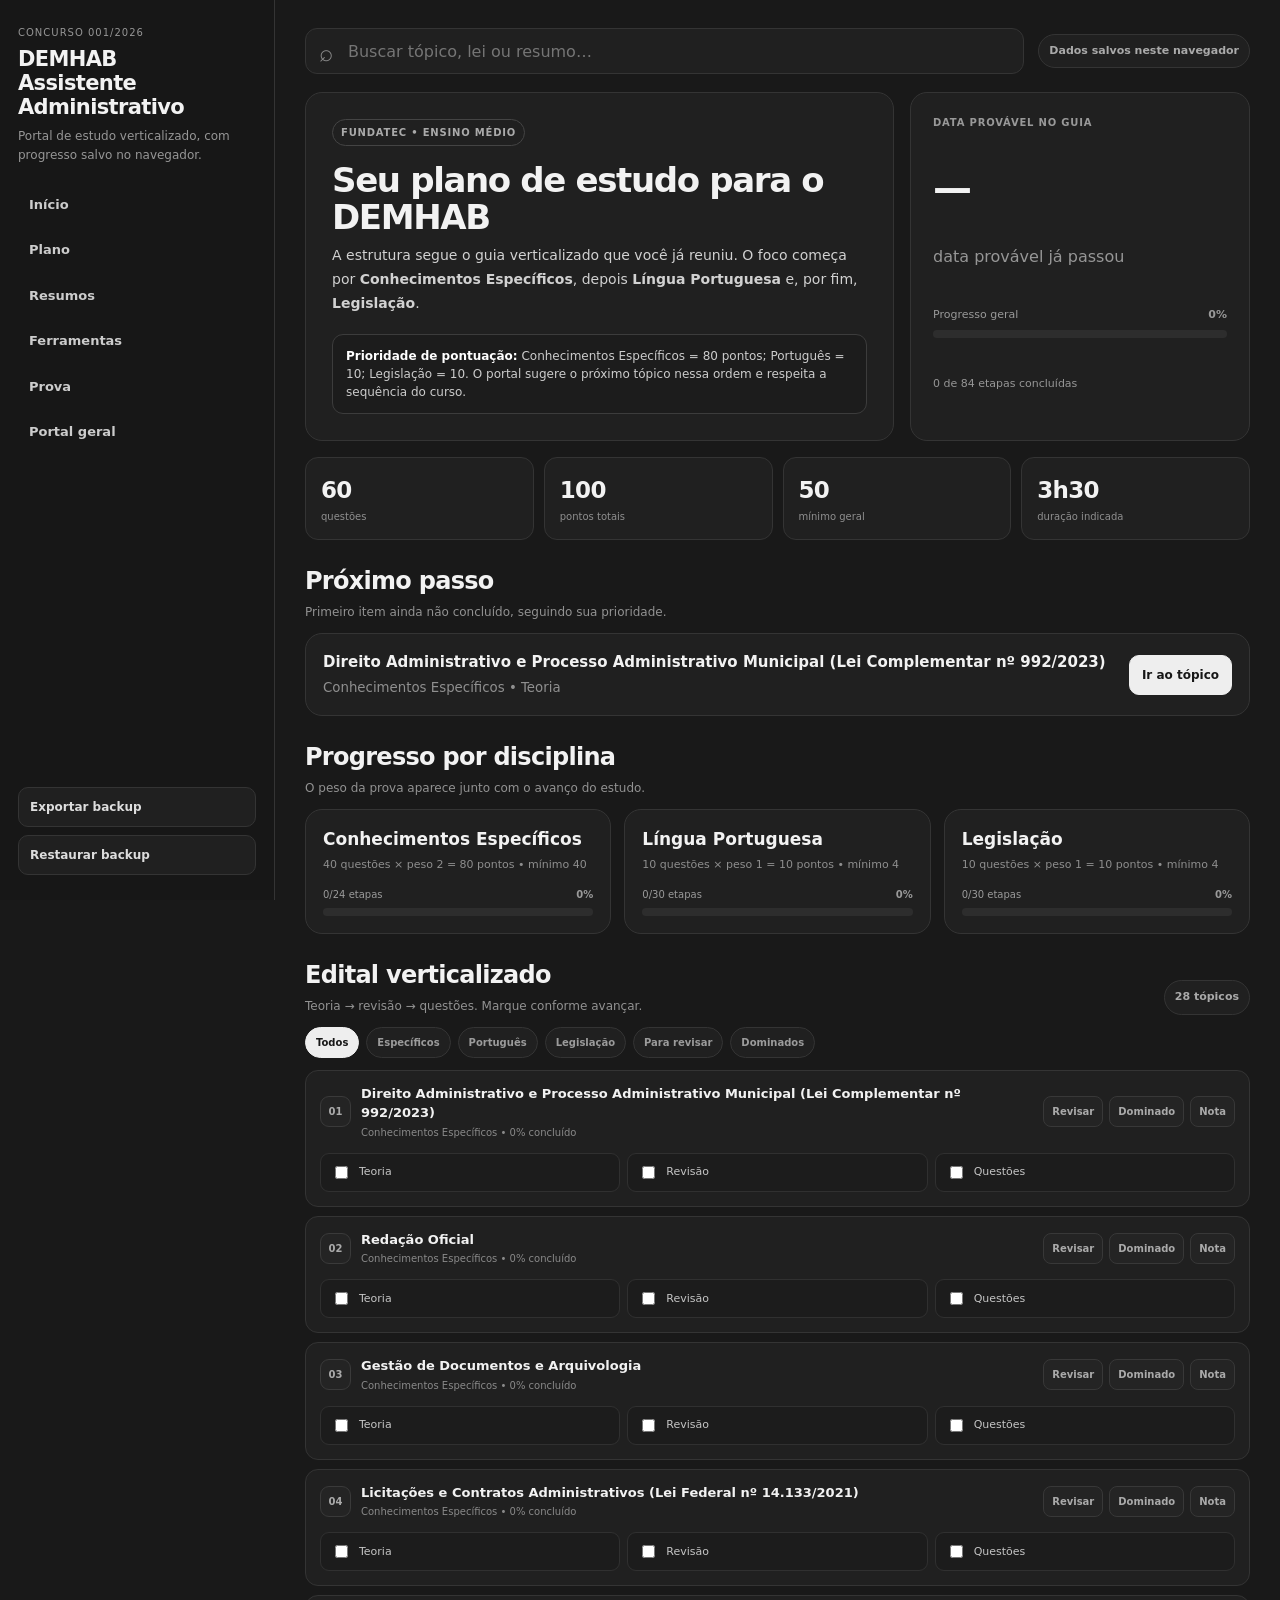
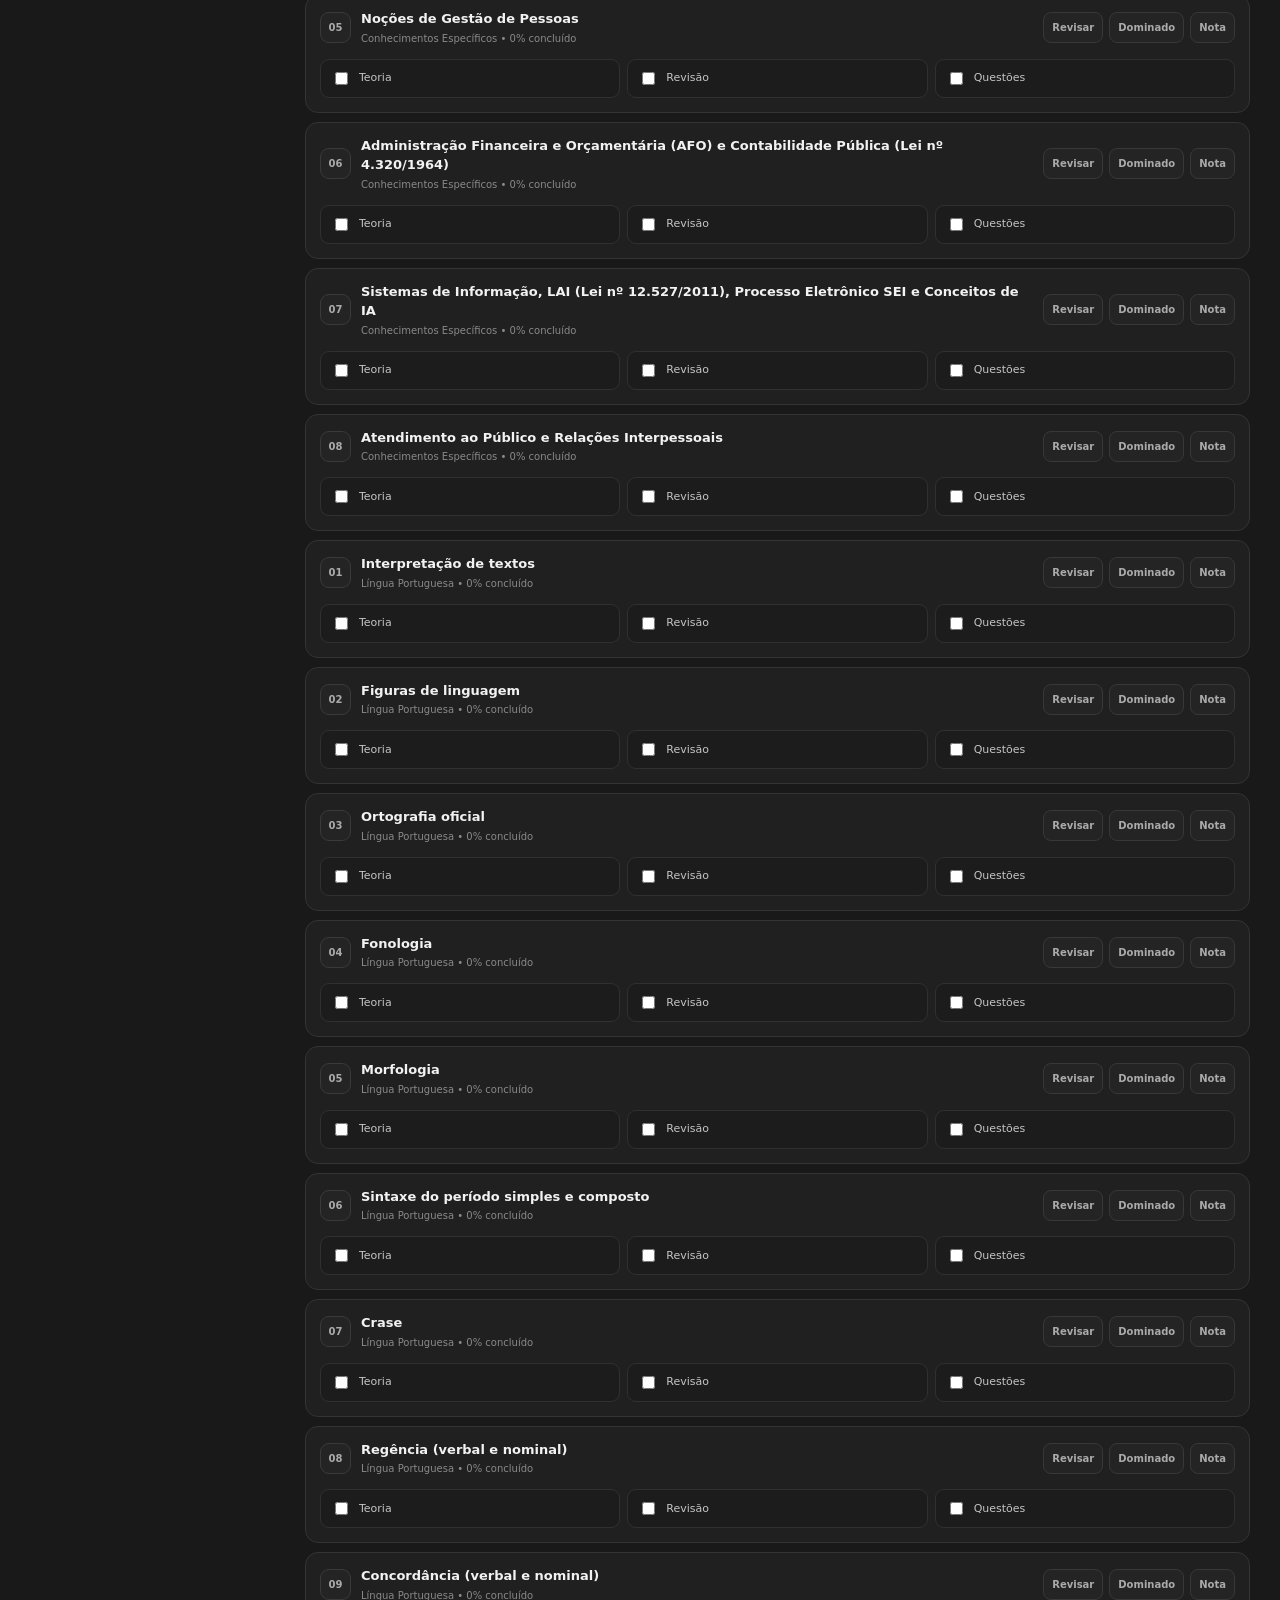
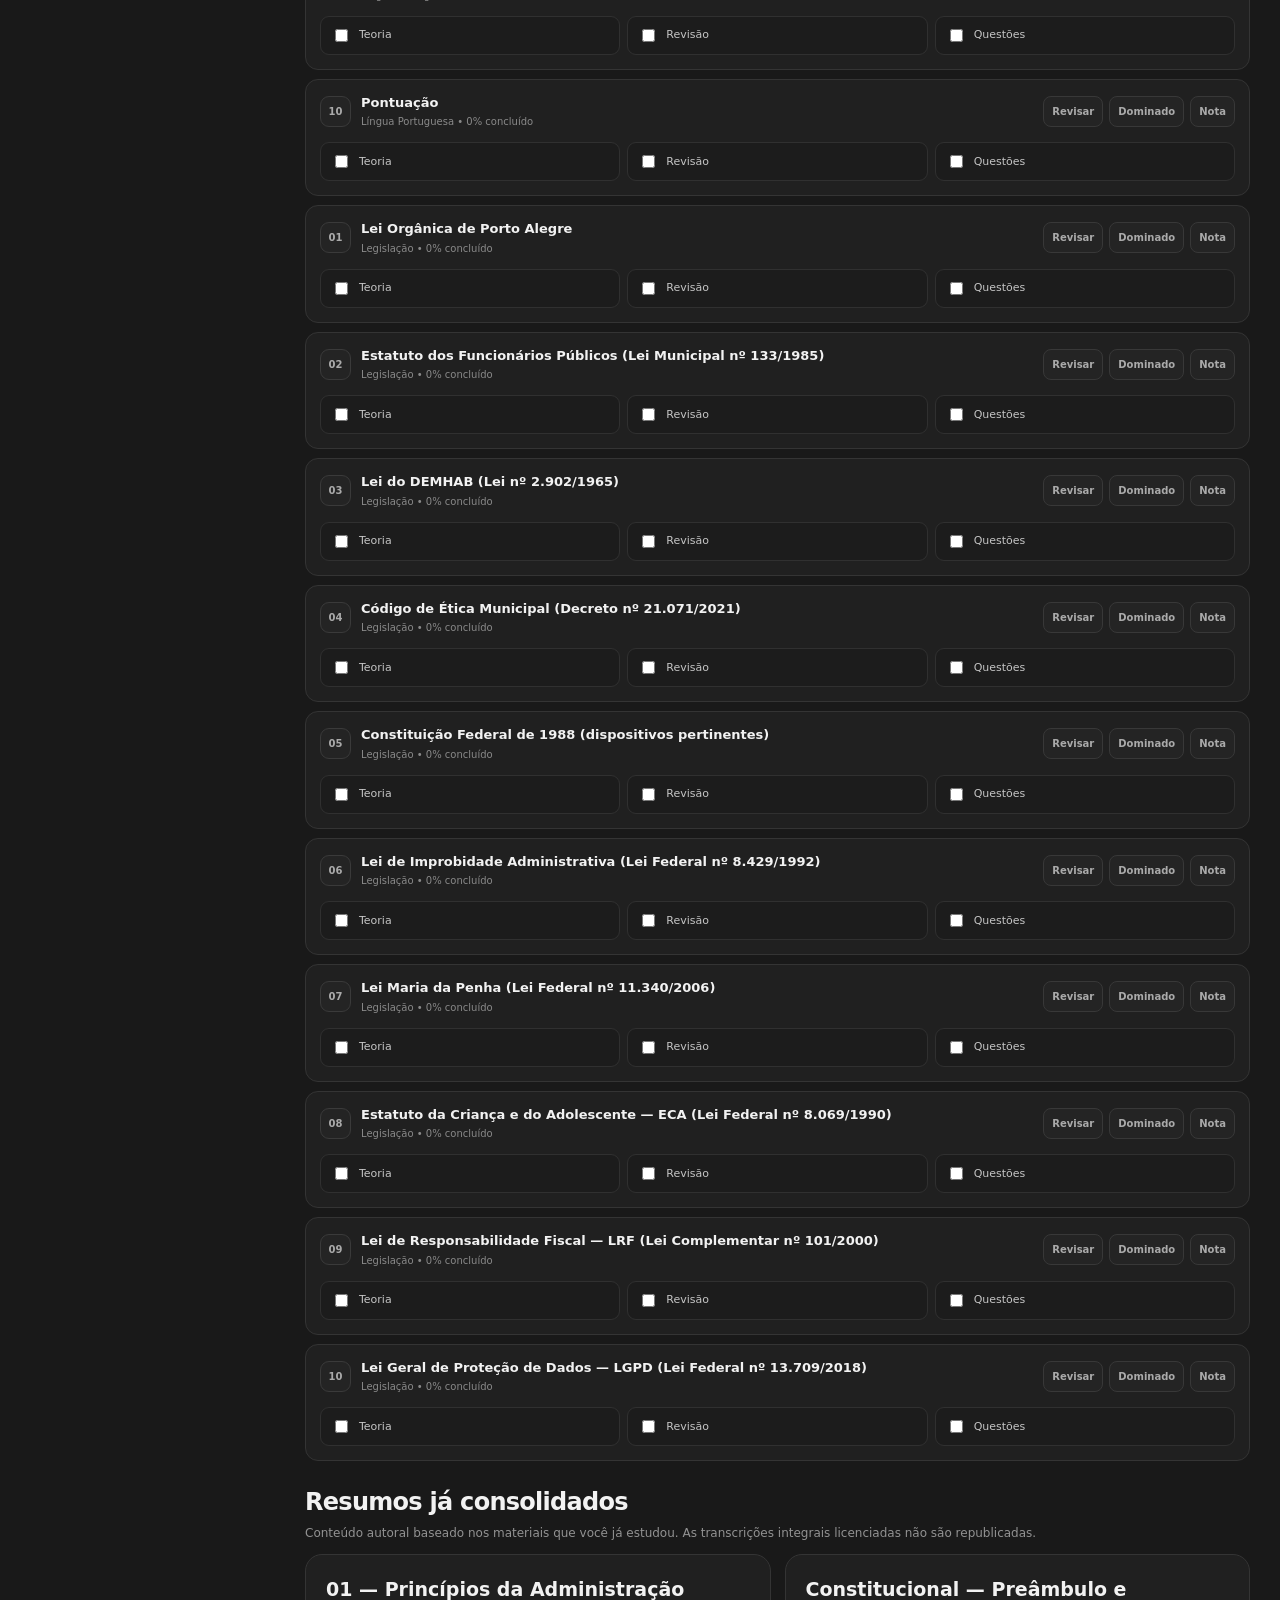
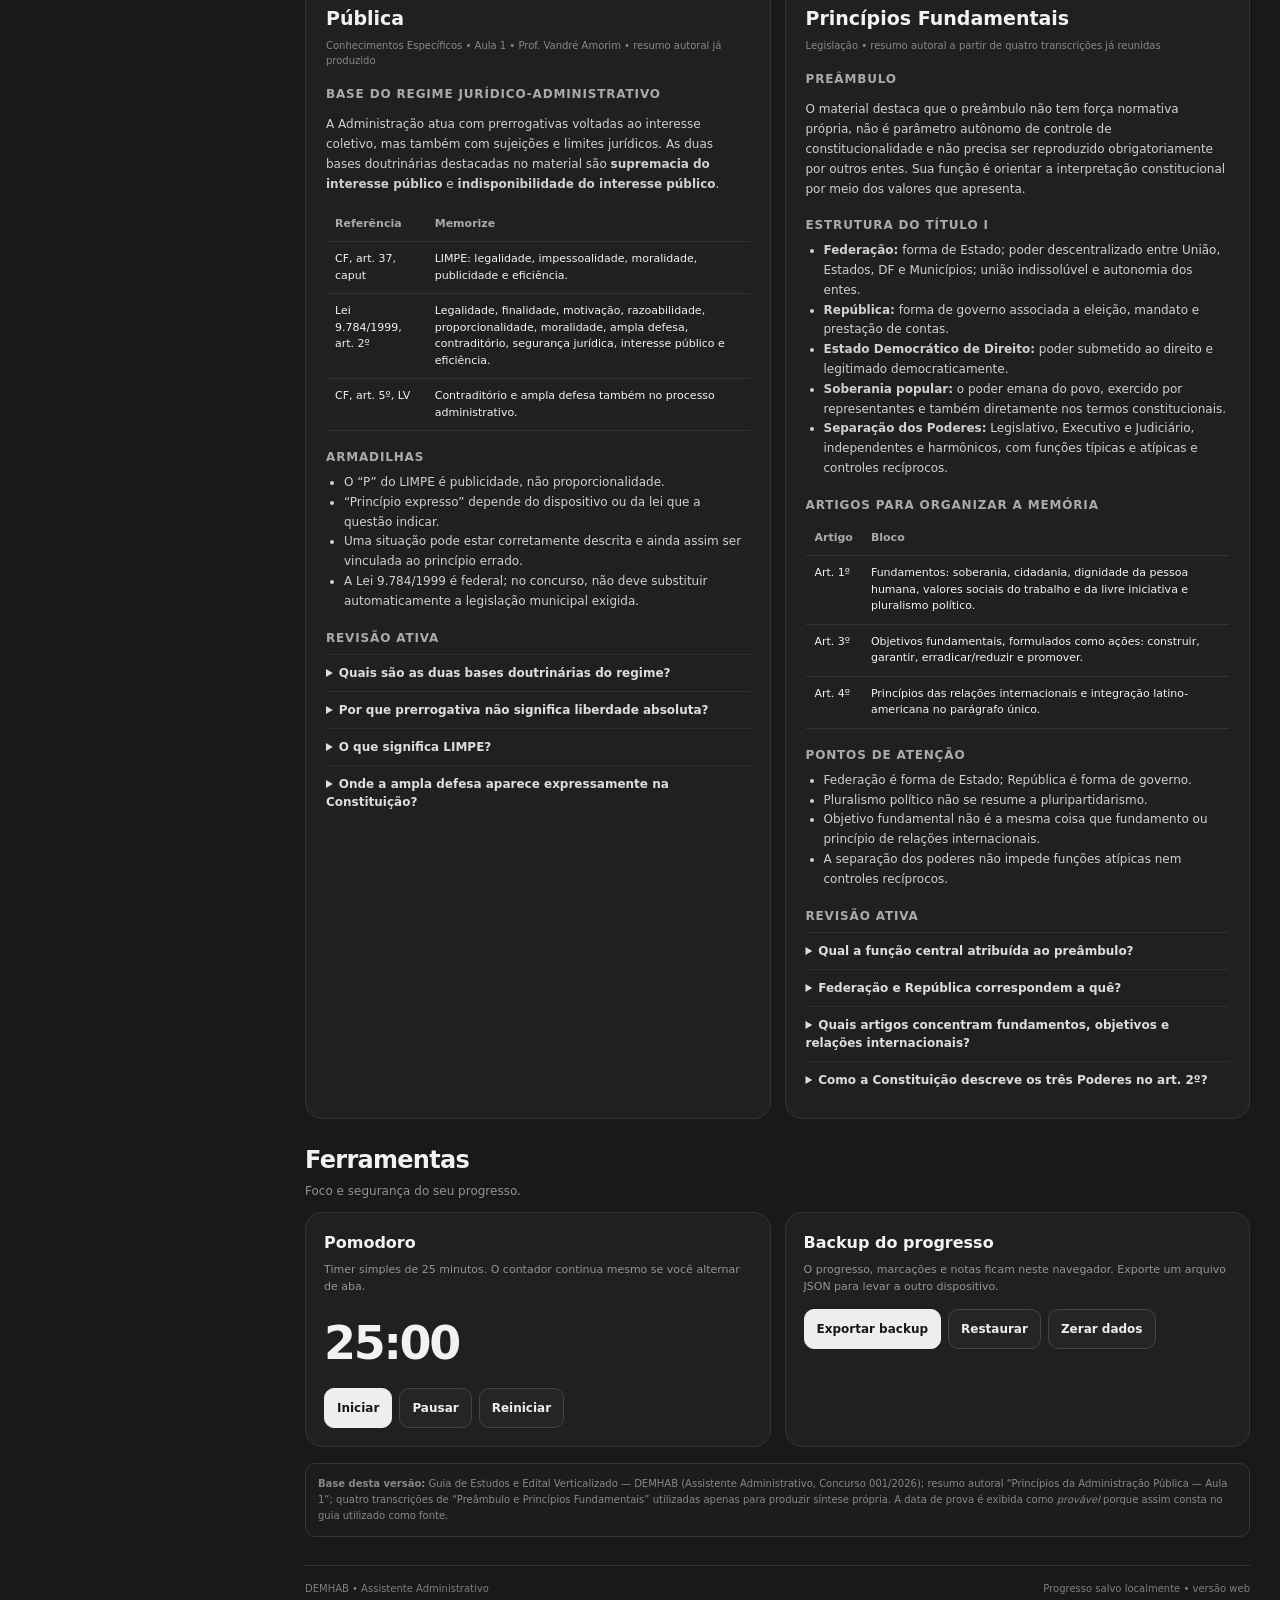
==== demhab/index.html @ 2f855dd9 "Adiciona portal DEMHAB" ====
<!doctype html>
<html lang="pt-BR">
<head>
<meta charset="utf-8">
<meta name="viewport" content="width=device-width,initial-scale=1">
<meta name="theme-color" content="#191919">
<title>DEMHAB — Assistente Administrativo</title>
<style>
:root{--bg:#191919;--side:#171717;--surface:#202020;--surface2:#242424;--line:#343434;--line2:#444;--text:#f2f2f2;--text2:#d1d1d1;--muted:#969696;--soft:#262626;--ok:#d9d9d9;--danger:#d0a4a4}*{box-sizing:border-box}html{scroll-behavior:smooth}body{margin:0;background:var(--bg);color:var(--text);font-family:Inter,ui-sans-serif,system-ui,-apple-system,"Segoe UI",Roboto,Arial,sans-serif;line-height:1.5}a{color:inherit;text-decoration:none}button,input,textarea{font:inherit}.layout{display:grid;grid-template-columns:275px minmax(0,1fr);min-height:100vh}.sidebar{position:sticky;top:0;height:100vh;background:var(--side);border-right:1px solid var(--line);padding:25px 18px;display:flex;flex-direction:column;gap:20px}.brand small{display:block;color:var(--muted);font-size:10px;text-transform:uppercase;letter-spacing:.1em;margin-bottom:7px}.brand h1{font-size:21px;line-height:1.15;margin:0;letter-spacing:-.03em}.brand p{color:var(--muted);font-size:12px;line-height:1.55;margin:8px 0 0}.nav{display:grid;gap:6px}.nav a{padding:10px 11px;border-radius:9px;color:#ccc;font-size:13px;font-weight:700}.nav a:hover{background:#272727;color:#fff}.sidebar-bottom{margin-top:auto;display:grid;gap:8px}.side-btn{border:1px solid var(--line);background:#202020;color:#ddd;border-radius:10px;padding:10px 11px;font-size:12px;font-weight:750;text-align:left;cursor:pointer}.side-btn:hover{background:#262626}.content{padding:28px 30px 50px;min-width:0}.topbar{display:flex;justify-content:space-between;align-items:center;gap:14px;margin-bottom:18px}.search{position:relative;flex:1;max-width:720px}.search input{width:100%;height:46px;background:var(--surface);border:1px solid var(--line);border-radius:12px;color:#fff;padding:0 14px 0 42px;outline:none}.search input:focus{border-color:#555}.search:before{content:'⌕';position:absolute;left:14px;top:7px;color:#888;font-size:24px}.pill{display:inline-flex;align-items:center;padding:8px 10px;border:1px solid var(--line);background:var(--surface);border-radius:999px;color:#aaa;font-size:11px;font-weight:750;white-space:nowrap}.hero{display:grid;grid-template-columns:minmax(0,1fr) 340px;gap:16px;margin-bottom:16px}.panel{background:var(--surface);border:1px solid var(--line);border-radius:17px}.hero-main{padding:26px}.eyebrow{display:inline-flex;padding:5px 8px;border:1px solid var(--line2);border-radius:999px;color:#aaa;font-size:10px;text-transform:uppercase;letter-spacing:.08em;font-weight:800}.hero h2{font-size:34px;line-height:1.08;margin:16px 0 9px;letter-spacing:-.04em}.hero p{color:var(--text2);font-size:14px;line-height:1.7;margin:0}.priority{margin-top:18px;padding:12px 13px;border:1px solid #3c3c3c;background:#1c1c1c;border-radius:11px;font-size:12px;color:#ccc}.priority b{color:#fff}.summary{padding:22px;display:grid;gap:13px}.summary h3{margin:0;color:#999;font-size:10px;text-transform:uppercase;letter-spacing:.08em}.countdown{font-size:39px;line-height:1;font-weight:800;letter-spacing:-.04em}.muted{color:var(--muted)}.bar{height:8px;border-radius:999px;overflow:hidden;background:#2d2d2d}.bar i{display:block;height:100%;width:0;background:#ececec;border-radius:inherit;transition:width .25s}.stats{display:grid;grid-template-columns:repeat(4,1fr);gap:10px;margin-bottom:16px}.stat{padding:15px;border:1px solid var(--line);background:var(--surface);border-radius:13px}.stat b{display:block;font-size:23px;letter-spacing:-.03em}.stat small{display:block;color:#8f8f8f;font-size:10px;margin-top:2px}.section{margin-top:23px;scroll-margin-top:18px}.section-head{display:flex;align-items:flex-end;justify-content:space-between;gap:12px;margin-bottom:12px}.section-head h3{margin:0;font-size:24px;letter-spacing:-.03em}.section-head p{margin:4px 0 0;color:#929292;font-size:12px}.module-grid{display:grid;grid-template-columns:repeat(3,1fr);gap:13px}.module{padding:17px}.module h4{margin:0 0 5px;font-size:17px}.module .meta{color:#8e8e8e;font-size:11px}.module .progress-row{display:flex;justify-content:space-between;color:#9a9a9a;font-size:10px;margin:13px 0 6px}.next-card{display:grid;grid-template-columns:minmax(0,1fr) auto;gap:12px;align-items:center;padding:17px}.next-card strong{display:block;font-size:15px}.next-card small{display:block;color:#8f8f8f;margin-top:4px}.btn{display:inline-flex;align-items:center;justify-content:center;padding:10px 12px;border:1px solid var(--line2);background:#252525;color:#eee;border-radius:10px;font-size:12px;font-weight:800;cursor:pointer}.btn:hover{background:#2d2d2d}.btn.primary{background:#eee;color:#171717;border-color:#eee}.filters{display:flex;gap:7px;flex-wrap:wrap;margin-bottom:12px}.chip{border:1px solid var(--line);background:var(--surface);color:#9b9b9b;border-radius:999px;padding:7px 10px;font-size:10px;font-weight:800;cursor:pointer}.chip.active{background:#eee;color:#171717;border-color:#eee}.topic-list{display:grid;gap:9px}.topic{border:1px solid var(--line);background:var(--surface);border-radius:13px;overflow:hidden}.topic-head{display:grid;grid-template-columns:auto minmax(0,1fr) auto;gap:10px;align-items:center;padding:13px 14px}.topic-num{width:31px;height:31px;border:1px solid #3a3a3a;background:#242424;border-radius:9px;display:grid;place-items:center;font-size:10px;font-weight:800;color:#aaa}.topic-title{min-width:0}.topic-title strong{display:block;font-size:13px}.topic-title small{display:block;color:#898989;font-size:10px;margin-top:2px}.topic-actions{display:flex;gap:6px;align-items:center}.icon-btn{border:1px solid #383838;background:#242424;color:#aaa;border-radius:8px;padding:7px 8px;font-size:10px;font-weight:800;cursor:pointer}.icon-btn.active{background:#eee;color:#161616;border-color:#eee}.topic-body{padding:0 14px 14px;display:grid;grid-template-columns:repeat(3,minmax(0,1fr));gap:7px}.check{display:flex;align-items:center;gap:8px;padding:9px 10px;border:1px solid #303030;background:#1c1c1c;border-radius:9px;color:#c5c5c5;font-size:11px;cursor:pointer}.check input{accent-color:#eee}.notes{grid-column:1/-1;display:none;margin-top:2px}.notes.open{display:block}.notes textarea{width:100%;min-height:82px;resize:vertical;background:#1a1a1a;color:#ddd;border:1px solid #373737;border-radius:9px;padding:10px;outline:none;font-size:12px}.notes textarea:focus{border-color:#555}.summary-grid{display:grid;grid-template-columns:1fr 1fr;gap:14px}.study-card{padding:20px}.study-card h4{font-size:19px;margin:0 0 6px}.study-card .source{color:#888;font-size:10px;margin-bottom:15px}.study-card h5{font-size:12px;text-transform:uppercase;letter-spacing:.07em;color:#aaa;margin:17px 0 7px}.study-card p,.study-card li{font-size:12px;color:#d0d0d0;line-height:1.65}.study-card ul{padding-left:18px;margin:7px 0}.mini-table{width:100%;border-collapse:collapse;font-size:11px}.mini-table th,.mini-table td{padding:9px;border-bottom:1px solid #333;text-align:left;vertical-align:top}.mini-table th{color:#aaa}.quiz details{border-top:1px solid #303030;padding:9px 0}.quiz summary{cursor:pointer;font-size:12px;font-weight:750;color:#ddd}.quiz p{margin:7px 0 0;color:#aaa}.tools-grid{display:grid;grid-template-columns:1fr 1fr;gap:14px}.tool-card{padding:18px}.tool-card h4{margin:0 0 6px}.tool-card p{margin:0;color:#949494;font-size:11px;line-height:1.55}.timer{font-size:46px;font-weight:800;letter-spacing:-.05em;margin:14px 0 10px;font-variant-numeric:tabular-nums}.timer-actions{display:flex;gap:7px;flex-wrap:wrap}.backup-actions{display:flex;gap:7px;flex-wrap:wrap;margin-top:14px}.source-note{margin-top:16px;padding:12px;border:1px solid #343434;border-radius:10px;background:#1c1c1c;color:#888;font-size:10px;line-height:1.6}.footer{margin-top:28px;padding-top:15px;border-top:1px solid var(--line);display:flex;justify-content:space-between;gap:12px;flex-wrap:wrap;color:#7f7f7f;font-size:10px}.hidden{display:none!important}.toast{position:fixed;left:50%;bottom:23px;transform:translateX(-50%);padding:10px 13px;background:#eee;color:#161616;border-radius:9px;font-size:12px;font-weight:800;opacity:0;pointer-events:none;transition:.2s;z-index:100}.toast.show{opacity:1}@media(max-width:1100px){.hero{grid-template-columns:1fr}.stats{grid-template-columns:repeat(2,1fr)}.module-grid{grid-template-columns:1fr}.summary-grid,.tools-grid{grid-template-columns:1fr}}@media(max-width:820px){.layout{grid-template-columns:1fr}.sidebar{position:static;height:auto;border-right:none;border-bottom:1px solid var(--line)}.nav{grid-template-columns:repeat(3,1fr)}.sidebar-bottom{margin-top:0;grid-template-columns:1fr 1fr}.content{padding:20px}.topbar{align-items:stretch;flex-direction:column}.search{max-width:none}.topic-body{grid-template-columns:1fr}.notes{grid-column:auto}}@media(max-width:560px){.nav{grid-template-columns:1fr 1fr}.stats{grid-template-columns:1fr 1fr}.hero h2{font-size:29px}.topic-head{grid-template-columns:auto 1fr}.topic-actions{grid-column:1/-1}.next-card{grid-template-columns:1fr}.content{padding:16px}.sidebar{padding:16px}}
</style>
</head>
<body>
<div class="layout">
<aside class="sidebar">
  <div class="brand"><small>Concurso 001/2026</small><h1>DEMHAB<br>Assistente Administrativo</h1><p>Portal de estudo verticalizado, com progresso salvo no navegador.</p></div>
  <nav class="nav">
    <a href="#inicio">Início</a><a href="#plano">Plano</a><a href="#resumos">Resumos</a><a href="#ferramentas">Ferramentas</a><a href="#prova">Prova</a><a href="../">Portal geral</a>
  </nav>
  <div class="sidebar-bottom">
    <button class="side-btn" id="exportBtn">Exportar backup</button>
    <button class="side-btn" id="importBtn">Restaurar backup</button>
    <input id="importFile" type="file" accept="application/json" hidden>
  </div>
</aside>
<main class="content">
  <div class="topbar"><div class="search"><input id="search" placeholder="Buscar tópico, lei ou resumo…"></div><span class="pill" id="storagePill">Dados salvos neste navegador</span></div>

  <section id="inicio" class="hero">
    <div class="panel hero-main">
      <span class="eyebrow">FUNDATEC • Ensino Médio</span>
      <h2>Seu plano de estudo para o DEMHAB</h2>
      <p>A estrutura segue o guia verticalizado que você já reuniu. O foco começa por <strong>Conhecimentos Específicos</strong>, depois <strong>Língua Portuguesa</strong> e, por fim, <strong>Legislação</strong>.</p>
      <div class="priority"><b>Prioridade de pontuação:</b> Conhecimentos Específicos = 80 pontos; Português = 10; Legislação = 10. O portal sugere o próximo tópico nessa ordem e respeita a sequência do curso.</div>
    </div>
    <div class="panel summary">
      <h3>Data provável no guia</h3><div class="countdown" id="countdown">—</div><div class="muted" id="countdownLabel">até 18/10/2026</div>
      <div><div style="display:flex;justify-content:space-between;font-size:11px;color:#999;margin-bottom:6px"><span>Progresso geral</span><b id="overallText">0%</b></div><div class="bar"><i id="overallBar"></i></div></div>
      <div class="muted" style="font-size:11px" id="completedText">0 de 84 etapas concluídas</div>
    </div>
  </section>

  <div class="stats" id="prova">
    <div class="stat"><b>60</b><small>questões</small></div><div class="stat"><b>100</b><small>pontos totais</small></div><div class="stat"><b>50</b><small>mínimo geral</small></div><div class="stat"><b>3h30</b><small>duração indicada</small></div>
  </div>

  <section class="section"><div class="section-head"><div><h3>Próximo passo</h3><p>Primeiro item ainda não concluído, seguindo sua prioridade.</p></div></div><div class="panel next-card"><div><strong id="nextTitle">Carregando…</strong><small id="nextMeta"></small></div><a class="btn primary" id="nextLink" href="#plano">Ir ao tópico</a></div></section>

  <section class="section"><div class="section-head"><div><h3>Progresso por disciplina</h3><p>O peso da prova aparece junto com o avanço do estudo.</p></div></div><div class="module-grid" id="moduleGrid"></div></section>

  <section class="section" id="plano">
    <div class="section-head"><div><h3>Edital verticalizado</h3><p>Teoria → revisão → questões. Marque conforme avançar.</p></div><span class="pill" id="visibleCount"></span></div>
    <div class="filters"><button class="chip active" data-filter="all">Todos</button><button class="chip" data-filter="especificos">Específicos</button><button class="chip" data-filter="portugues">Português</button><button class="chip" data-filter="legislacao">Legislação</button><button class="chip" data-filter="review">Para revisar</button><button class="chip" data-filter="mastered">Dominados</button></div>
    <div class="topic-list" id="topicList"></div>
  </section>

  <section class="section" id="resumos"><div class="section-head"><div><h3>Resumos já consolidados</h3><p>Conteúdo autoral baseado nos materiais que você já estudou. As transcrições integrais licenciadas não são republicadas.</p></div></div>
    <div class="summary-grid">
      <article class="panel study-card" data-searchable="princípios administração pública regime jurídico limpe supremacia indisponibilidade lei 9784 art 37 ampla defesa">
        <h4>01 — Princípios da Administração Pública</h4><div class="source">Conhecimentos Específicos • Aula 1 • Prof. Vandré Amorim • resumo autoral já produzido</div>
        <h5>Base do regime jurídico-administrativo</h5><p>A Administração atua com prerrogativas voltadas ao interesse coletivo, mas também com sujeições e limites jurídicos. As duas bases doutrinárias destacadas no material são <strong>supremacia do interesse público</strong> e <strong>indisponibilidade do interesse público</strong>.</p>
        <table class="mini-table"><tr><th>Referência</th><th>Memorize</th></tr><tr><td>CF, art. 37, caput</td><td>LIMPE: legalidade, impessoalidade, moralidade, publicidade e eficiência.</td></tr><tr><td>Lei 9.784/1999, art. 2º</td><td>Legalidade, finalidade, motivação, razoabilidade, proporcionalidade, moralidade, ampla defesa, contraditório, segurança jurídica, interesse público e eficiência.</td></tr><tr><td>CF, art. 5º, LV</td><td>Contraditório e ampla defesa também no processo administrativo.</td></tr></table>
        <h5>Armadilhas</h5><ul><li>O “P” do LIMPE é publicidade, não proporcionalidade.</li><li>“Princípio expresso” depende do dispositivo ou da lei que a questão indicar.</li><li>Uma situação pode estar corretamente descrita e ainda assim ser vinculada ao princípio errado.</li><li>A Lei 9.784/1999 é federal; no concurso, não deve substituir automaticamente a legislação municipal exigida.</li></ul>
        <div class="quiz"><h5>Revisão ativa</h5><details><summary>Quais são as duas bases doutrinárias do regime?</summary><p>Supremacia e indisponibilidade do interesse público.</p></details><details><summary>Por que prerrogativa não significa liberdade absoluta?</summary><p>Porque a atuação administrativa continua submetida a finalidade pública, deveres e limites jurídicos.</p></details><details><summary>O que significa LIMPE?</summary><p>Legalidade, impessoalidade, moralidade, publicidade e eficiência.</p></details><details><summary>Onde a ampla defesa aparece expressamente na Constituição?</summary><p>No art. 5º, LV.</p></details></div>
      </article>

      <article class="panel study-card" data-searchable="constituição preâmbulo princípios fundamentais federação república democracia separação poderes fundamentos objetivos relações internacionais artigos 1 2 3 4">
        <h4>Constitucional — Preâmbulo e Princípios Fundamentais</h4><div class="source">Legislação • resumo autoral a partir de quatro transcrições já reunidas</div>
        <h5>Preâmbulo</h5><p>O material destaca que o preâmbulo não tem força normativa própria, não é parâmetro autônomo de controle de constitucionalidade e não precisa ser reproduzido obrigatoriamente por outros entes. Sua função é orientar a interpretação constitucional por meio dos valores que apresenta.</p>
        <h5>Estrutura do Título I</h5><ul><li><strong>Federação:</strong> forma de Estado; poder descentralizado entre União, Estados, DF e Municípios; união indissolúvel e autonomia dos entes.</li><li><strong>República:</strong> forma de governo associada a eleição, mandato e prestação de contas.</li><li><strong>Estado Democrático de Direito:</strong> poder submetido ao direito e legitimado democraticamente.</li><li><strong>Soberania popular:</strong> o poder emana do povo, exercido por representantes e também diretamente nos termos constitucionais.</li><li><strong>Separação dos Poderes:</strong> Legislativo, Executivo e Judiciário, independentes e harmônicos, com funções típicas e atípicas e controles recíprocos.</li></ul>
        <h5>Artigos para organizar a memória</h5><table class="mini-table"><tr><th>Artigo</th><th>Bloco</th></tr><tr><td>Art. 1º</td><td>Fundamentos: soberania, cidadania, dignidade da pessoa humana, valores sociais do trabalho e da livre iniciativa e pluralismo político.</td></tr><tr><td>Art. 3º</td><td>Objetivos fundamentais, formulados como ações: construir, garantir, erradicar/reduzir e promover.</td></tr><tr><td>Art. 4º</td><td>Princípios das relações internacionais e integração latino-americana no parágrafo único.</td></tr></table>
        <h5>Pontos de atenção</h5><ul><li>Federação é forma de Estado; República é forma de governo.</li><li>Pluralismo político não se resume a pluripartidarismo.</li><li>Objetivo fundamental não é a mesma coisa que fundamento ou princípio de relações internacionais.</li><li>A separação dos poderes não impede funções atípicas nem controles recíprocos.</li></ul>
        <div class="quiz"><h5>Revisão ativa</h5><details><summary>Qual a função central atribuída ao preâmbulo?</summary><p>Servir como vetor interpretativo/axiológico, sem força normativa autônoma.</p></details><details><summary>Federação e República correspondem a quê?</summary><p>Federação = forma de Estado; República = forma de governo.</p></details><details><summary>Quais artigos concentram fundamentos, objetivos e relações internacionais?</summary><p>Art. 1º, art. 3º e art. 4º, respectivamente.</p></details><details><summary>Como a Constituição descreve os três Poderes no art. 2º?</summary><p>Independentes e harmônicos entre si.</p></details></div>
      </article>
    </div>
  </section>

  <section class="section" id="ferramentas"><div class="section-head"><div><h3>Ferramentas</h3><p>Foco e segurança do seu progresso.</p></div></div><div class="tools-grid">
    <div class="panel tool-card"><h4>Pomodoro</h4><p>Timer simples de 25 minutos. O contador continua mesmo se você alternar de aba.</p><div class="timer" id="timer">25:00</div><div class="timer-actions"><button class="btn primary" id="timerStart">Iniciar</button><button class="btn" id="timerPause">Pausar</button><button class="btn" id="timerReset">Reiniciar</button></div></div>
    <div class="panel tool-card"><h4>Backup do progresso</h4><p>O progresso, marcações e notas ficam neste navegador. Exporte um arquivo JSON para levar a outro dispositivo.</p><div class="backup-actions"><button class="btn primary" id="exportBtn2">Exportar backup</button><button class="btn" id="importBtn2">Restaurar</button><button class="btn" id="resetBtn">Zerar dados</button></div></div>
  </div></section>

  <div class="source-note"><strong>Base desta versão:</strong> Guia de Estudos e Edital Verticalizado — DEMHAB (Assistente Administrativo, Concurso 001/2026); resumo autoral “Princípios da Administração Pública — Aula 1”; quatro transcrições de “Preâmbulo e Princípios Fundamentais” utilizadas apenas para produzir síntese própria. A data de prova é exibida como <em>provável</em> porque assim consta no guia utilizado como fonte.</div>
  <footer class="footer"><span>DEMHAB • Assistente Administrativo</span><span>Progresso salvo localmente • versão web</span></footer>
</main>
</div>
<div class="toast" id="toast"></div>
<script>
const modules = [{"id": "especificos", "name": "Conhecimentos Específicos", "questions": 40, "weight": 2, "points": 80, "minimum": 40, "priority": 1, "topics": ["Direito Administrativo e Processo Administrativo Municipal (Lei Complementar nº 992/2023)", "Redação Oficial", "Gestão de Documentos e Arquivologia", "Licitações e Contratos Administrativos (Lei Federal nº 14.133/2021)", "Noções de Gestão de Pessoas", "Administração Financeira e Orçamentária (AFO) e Contabilidade Pública (Lei nº 4.320/1964)", "Sistemas de Informação, LAI (Lei nº 12.527/2011), Processo Eletrônico SEI e Conceitos de IA", "Atendimento ao Público e Relações Interpessoais"]}, {"id": "portugues", "name": "Língua Portuguesa", "questions": 10, "weight": 1, "points": 10, "minimum": 4, "priority": 2, "topics": ["Interpretação de textos", "Figuras de linguagem", "Ortografia oficial", "Fonologia", "Morfologia", "Sintaxe do período simples e composto", "Crase", "Regência (verbal e nominal)", "Concordância (verbal e nominal)", "Pontuação"]}, {"id": "legislacao", "name": "Legislação", "questions": 10, "weight": 1, "points": 10, "minimum": 4, "priority": 3, "topics": ["Lei Orgânica de Porto Alegre", "Estatuto dos Funcionários Públicos (Lei Municipal nº 133/1985)", "Lei do DEMHAB (Lei nº 2.902/1965)", "Código de Ética Municipal (Decreto nº 21.071/2021)", "Constituição Federal de 1988 (dispositivos pertinentes)", "Lei de Improbidade Administrativa (Lei Federal nº 8.429/1992)", "Lei Maria da Penha (Lei Federal nº 11.340/2006)", "Estatuto da Criança e do Adolescente — ECA (Lei Federal nº 8.069/1990)", "Lei de Responsabilidade Fiscal — LRF (Lei Complementar nº 101/2000)", "Lei Geral de Proteção de Dados — LGPD (Lei Federal nº 13.709/2018)"]}];
const KEY='demhab:study:v1', TIMER_KEY='demhab:timer:v1';
const $=s=>document.querySelector(s), $$=s=>[...document.querySelectorAll(s)];
let state=loadState(), currentFilter='all';
function loadState(){try{return JSON.parse(localStorage.getItem(KEY))||{checks:{},review:{},mastered:{},notes:{}}}catch(e){return{checks:{},review:{},mastered:{},notes:{}}}}
function saveState(){localStorage.setItem(KEY,JSON.stringify(state));renderAll()}
function esc(s){return String(s??'').replace(/[&<>"']/g,m=>({'&':'&amp;','<':'&lt;','>':'&gt;','"':'&quot;',"'":'&#39;'}[m]))}
function key(mod,idx,step){return `${mod}:${idx}:${step}`}
function topicProgress(mod,idx){const steps=['teoria','revisao','questoes'];let n=steps.filter(s=>state.checks[key(mod,idx,s)]).length;return {n,total:3,pct:Math.round(n/3*100)}}
function moduleProgress(m){let done=0,total=m.topics.length*3;m.topics.forEach((_,i)=>done+=topicProgress(m.id,i).n);return{done,total,pct:total?Math.round(done/total*100):0}}
function allProgress(){let done=0,total=0;modules.forEach(m=>{const p=moduleProgress(m);done+=p.done;total+=p.total});return{done,total,pct:Math.round(done/total*100)}}
function toast(msg){const t=$('#toast');t.textContent=msg;t.classList.add('show');clearTimeout(window._tt);window._tt=setTimeout(()=>t.classList.remove('show'),1800)}
function renderCountdown(){const target=new Date('2026-10-18T00:00:00-03:00');const now=new Date();const d=Math.ceil((target-now)/(86400000));$('#countdown').textContent=d>0?d:d===0?'Hoje':'—';$('#countdownLabel').textContent=d>1?'dias até 18/10/2026':d===1?'dia até 18/10/2026':d===0?'data provável da prova':'data provável já passou'}
function renderModules(){const grid=$('#moduleGrid');grid.innerHTML=modules.map(m=>{const p=moduleProgress(m);return `<div class="panel module"><h4>${esc(m.name)}</h4><div class="meta">${m.questions} questões × peso ${m.weight} = ${m.points} pontos • mínimo ${m.minimum}</div><div class="progress-row"><span>${p.done}/${p.total} etapas</span><b>${p.pct}%</b></div><div class="bar"><i style="width:${p.pct}%"></i></div></div>`}).join('')}
function nextIncomplete(){for(const m of [...modules].sort((a,b)=>a.priority-b.priority)){for(let i=0;i<m.topics.length;i++){for(const step of ['teoria','revisao','questoes']){if(!state.checks[key(m.id,i,step)])return{m,i,step}}}}return null}
function renderNext(){const n=nextIncomplete();if(!n){$('#nextTitle').textContent='Plano verticalizado concluído';$('#nextMeta').textContent='Todas as etapas foram marcadas.';return}const labels={teoria:'Teoria',revisao:'Revisão',questoes:'Questões'};$('#nextTitle').textContent=n.m.topics[n.i];$('#nextMeta').textContent=`${n.m.name} • ${labels[n.step]}`;$('#nextLink').href=`#topic-${n.m.id}-${n.i}`}
function renderTopics(){const q=$('#search').value.trim().toLowerCase();let visible=0, html='';for(const m of [...modules].sort((a,b)=>a.priority-b.priority)){for(let i=0;i<m.topics.length;i++){const title=m.topics[i], p=topicProgress(m.id,i);const review=!!state.review[key(m.id,i,'flag')], mastered=!!state.mastered[key(m.id,i,'flag')];const matches=!q||(title+' '+m.name).toLowerCase().includes(q);const filter=currentFilter==='all'||currentFilter===m.id||(currentFilter==='review'&&review)||(currentFilter==='mastered'&&mastered);if(!matches||!filter)continue;visible++;const noteKey=key(m.id,i,'note');html+=`<article class="topic" id="topic-${m.id}-${i}"><div class="topic-head"><div class="topic-num">${String(i+1).padStart(2,'0')}</div><div class="topic-title"><strong>${esc(title)}</strong><small>${esc(m.name)} • ${p.pct}% concluído</small></div><div class="topic-actions"><button class="icon-btn ${review?'active':''}" data-review="${m.id}|${i}">Revisar</button><button class="icon-btn ${mastered?'active':''}" data-mastered="${m.id}|${i}">Dominado</button><button class="icon-btn" data-note-toggle="${m.id}|${i}">Nota</button></div></div><div class="topic-body">${['teoria','revisao','questoes'].map(s=>`<label class="check"><input type="checkbox" data-check="${m.id}|${i}|${s}" ${state.checks[key(m.id,i,s)]?'checked':''}><span>${s==='teoria'?'Teoria':s==='revisao'?'Revisão':'Questões'}</span></label>`).join('')}<div class="notes" id="note-${m.id}-${i}"><textarea data-note="${m.id}|${i}" placeholder="Anote erros, artigos, dúvidas ou pontos para revisar…">${esc(state.notes[noteKey]||'')}</textarea></div></div></article>`}}
$('#topicList').innerHTML=html||'<div class="panel" style="padding:20px;color:#888">Nenhum tópico encontrado.</div>';$('#visibleCount').textContent=`${visible} tópicos`}
function renderSummary(){const a=allProgress();$('#overallText').textContent=a.pct+'%';$('#overallBar').style.width=a.pct+'%';$('#completedText').textContent=`${a.done} de ${a.total} etapas concluídas`}
function renderSearchCards(){const q=$('#search').value.trim().toLowerCase();$$('[data-searchable]').forEach(el=>el.classList.toggle('hidden',!!q&&!el.dataset.searchable.includes(q)&&!el.textContent.toLowerCase().includes(q)))}
function renderAll(){renderCountdown();renderModules();renderSummary();renderNext();renderTopics();renderSearchCards()}
document.addEventListener('change',ev=>{const c=ev.target.closest('[data-check]');if(c){const [m,i,s]=c.dataset.check.split('|');state.checks[key(m,i,s)]=c.checked;saveState()}const n=ev.target.closest('[data-note]');if(n){const [m,i]=n.dataset.note.split('|');state.notes[key(m,i,'note')]=n.value;localStorage.setItem(KEY,JSON.stringify(state))}})
document.addEventListener('input',ev=>{const n=ev.target.closest('[data-note]');if(n){const [m,i]=n.dataset.note.split('|');state.notes[key(m,i,'note')]=n.value;localStorage.setItem(KEY,JSON.stringify(state))}})
document.addEventListener('click',ev=>{let b=ev.target.closest('[data-review]');if(b){const[m,i]=b.dataset.review.split('|'),k=key(m,i,'flag');state.review[k]=!state.review[k];saveState();return}b=ev.target.closest('[data-mastered]');if(b){const[m,i]=b.dataset.mastered.split('|'),k=key(m,i,'flag');state.mastered[k]=!state.mastered[k];saveState();return}b=ev.target.closest('[data-note-toggle]');if(b){const[m,i]=b.dataset.noteToggle.split('|');$('#note-'+m+'-'+i).classList.toggle('open')}})
$('#search').addEventListener('input',renderAll);$$('.chip').forEach(b=>b.addEventListener('click',()=>{$$('.chip').forEach(x=>x.classList.remove('active'));b.classList.add('active');currentFilter=b.dataset.filter;renderTopics()}));
function exportBackup(){const data={version:1,exportedAt:new Date().toISOString(),state,timer:localStorage.getItem(TIMER_KEY)};const blob=new Blob([JSON.stringify(data,null,2)],{type:'application/json'}),a=document.createElement('a');a.href=URL.createObjectURL(blob);a.download='demhab-backup-'+new Date().toISOString().slice(0,10)+'.json';a.click();setTimeout(()=>URL.revokeObjectURL(a.href),500);toast('Backup exportado')}
function triggerImport(){$('#importFile').click()}function importBackup(file){const r=new FileReader();r.onload=()=>{try{const j=JSON.parse(r.result);if(!j.state)throw Error();state=j.state;localStorage.setItem(KEY,JSON.stringify(state));if(j.timer)localStorage.setItem(TIMER_KEY,j.timer);renderAll();toast('Backup restaurado')}catch(e){toast('Arquivo de backup inválido')}};r.readAsText(file)}
['#exportBtn','#exportBtn2'].forEach(s=>$(s).addEventListener('click',exportBackup));['#importBtn','#importBtn2'].forEach(s=>$(s).addEventListener('click',triggerImport));$('#importFile').addEventListener('change',e=>e.target.files[0]&&importBackup(e.target.files[0]));$('#resetBtn').addEventListener('click',()=>{if(confirm('Zerar todo o progresso, notas e marcações deste portal?')){localStorage.removeItem(KEY);state=loadState();renderAll();toast('Dados zerados')}})
let timerHandle=null;function getTimer(){try{return JSON.parse(localStorage.getItem(TIMER_KEY))||{remaining:1500,running:false,endAt:0}}catch(e){return{remaining:1500,running:false,endAt:0}}}function saveTimer(t){localStorage.setItem(TIMER_KEY,JSON.stringify(t))}function timerRemaining(t){return t.running?Math.max(0,Math.ceil((t.endAt-Date.now())/1000)):t.remaining}function renderTimer(){let t=getTimer(),r=timerRemaining(t);if(t.running&&r<=0){t.running=false;t.remaining=1500;saveTimer(t);toast('Pomodoro concluído')}const mm=String(Math.floor(r/60)).padStart(2,'0'),ss=String(r%60).padStart(2,'0');$('#timer').textContent=`${mm}:${ss}`}$('#timerStart').addEventListener('click',()=>{let t=getTimer();if(!t.running){t.running=true;t.endAt=Date.now()+Math.max(1,t.remaining)*1000;saveTimer(t);renderTimer()}});$('#timerPause').addEventListener('click',()=>{let t=getTimer();if(t.running){t.remaining=timerRemaining(t);t.running=false;t.endAt=0;saveTimer(t);renderTimer()}});$('#timerReset').addEventListener('click',()=>{saveTimer({remaining:1500,running:false,endAt:0});renderTimer()});setInterval(renderTimer,500);
if('serviceWorker' in navigator)window.addEventListener('load',()=>navigator.serviceWorker.register('./service-worker.js').catch(()=>{}));renderAll();renderTimer();
</script>
</body></html>
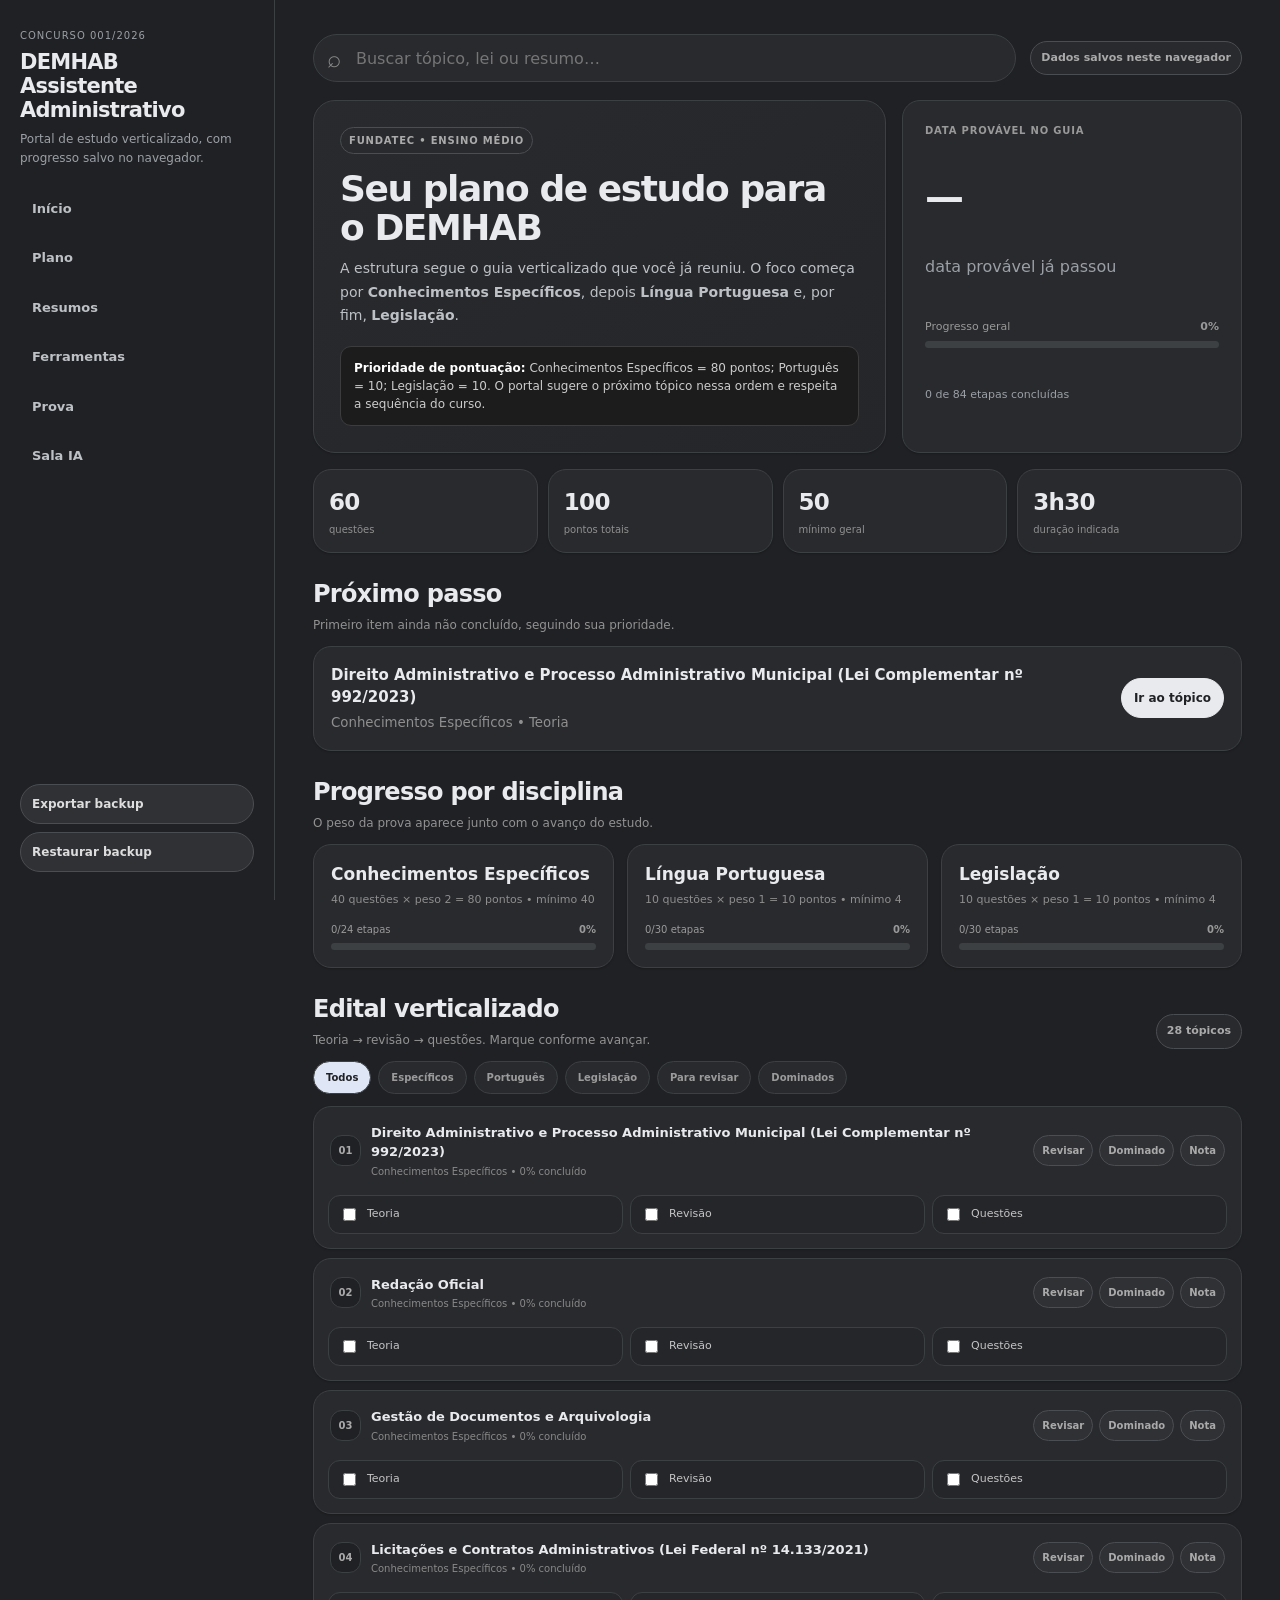
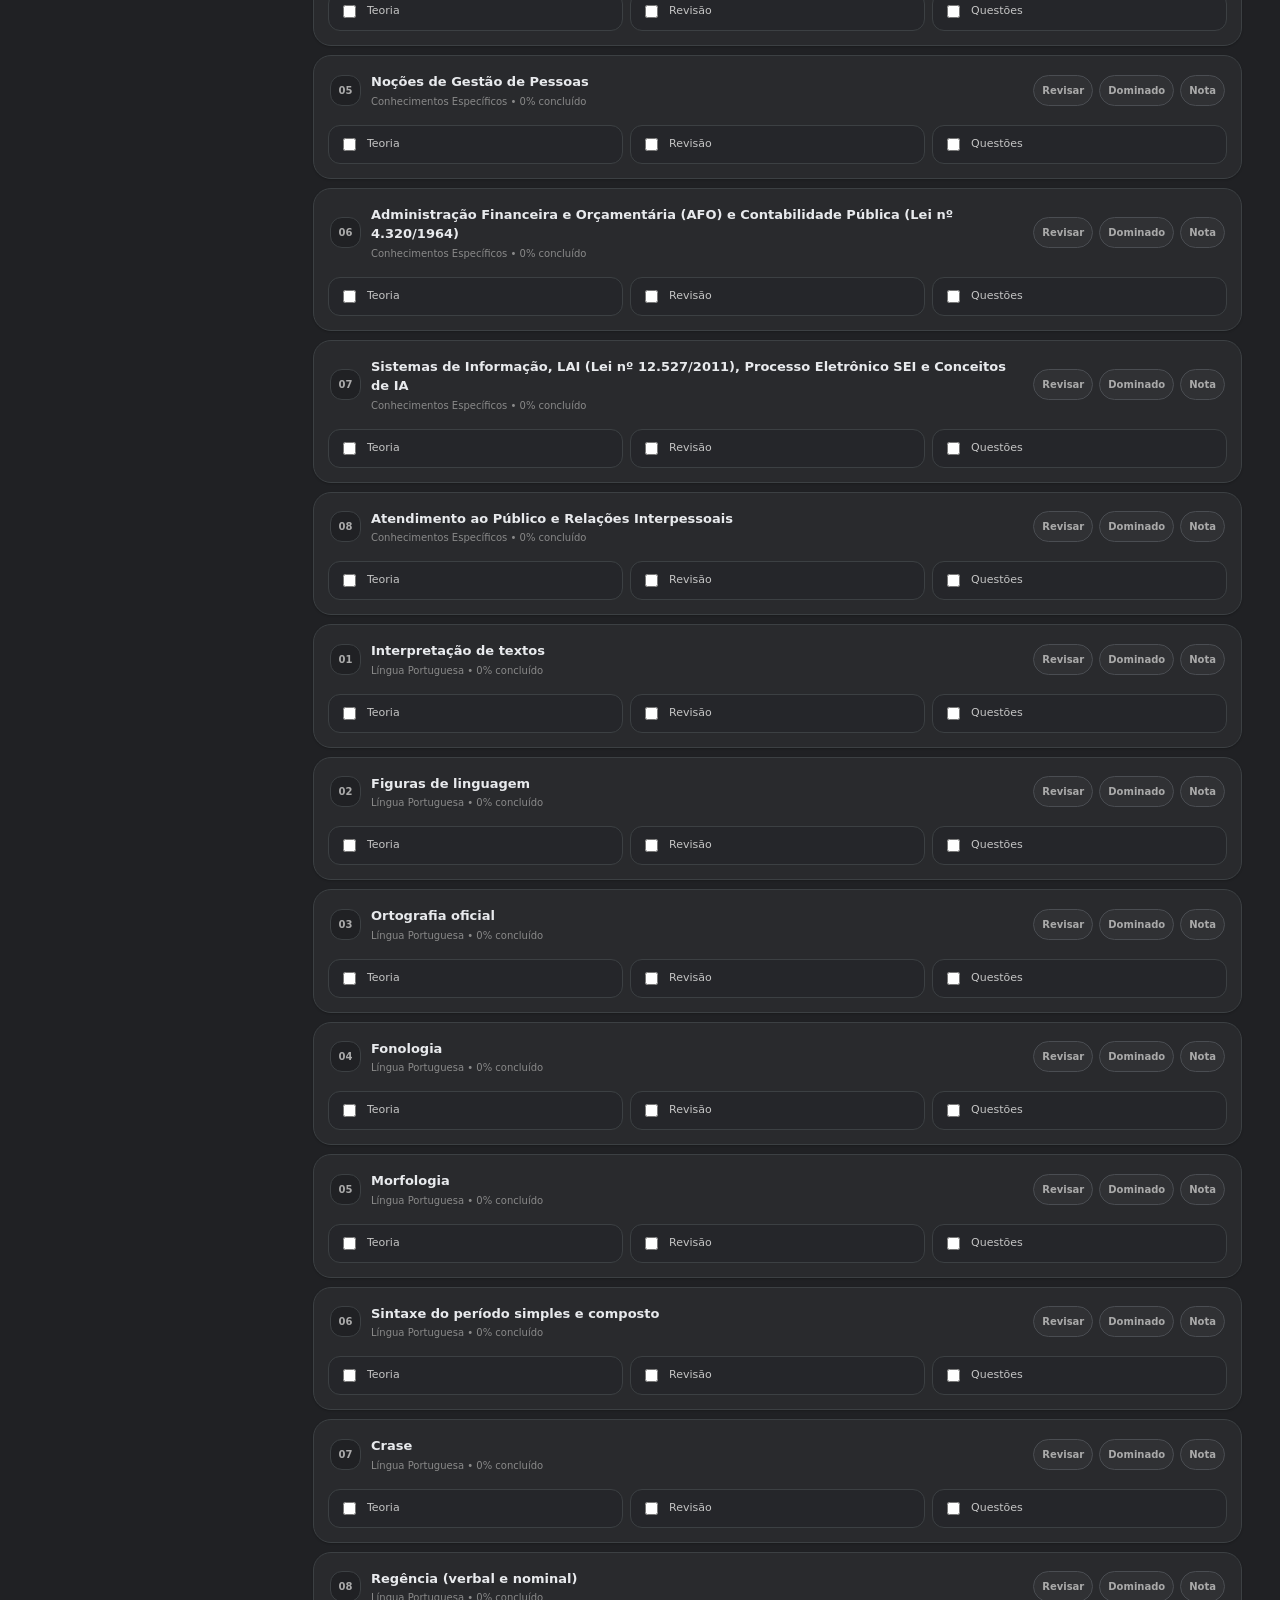
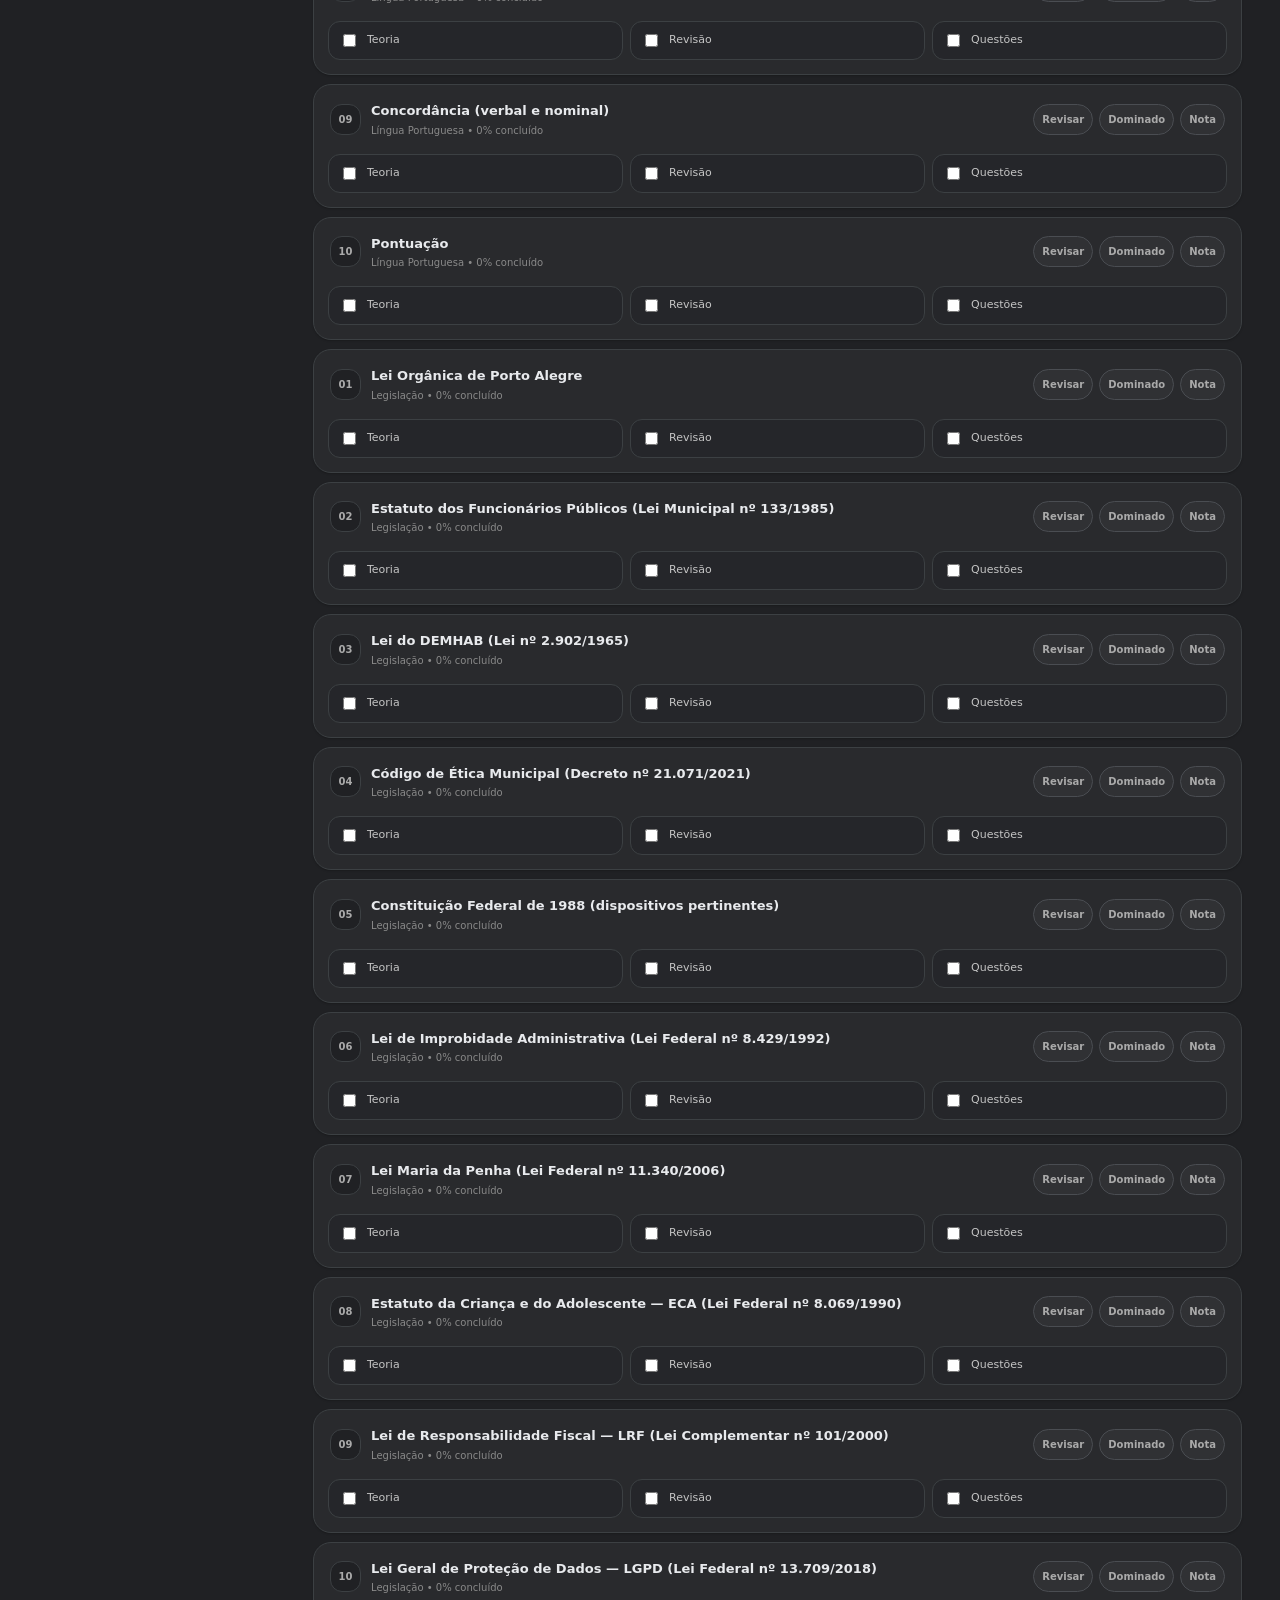
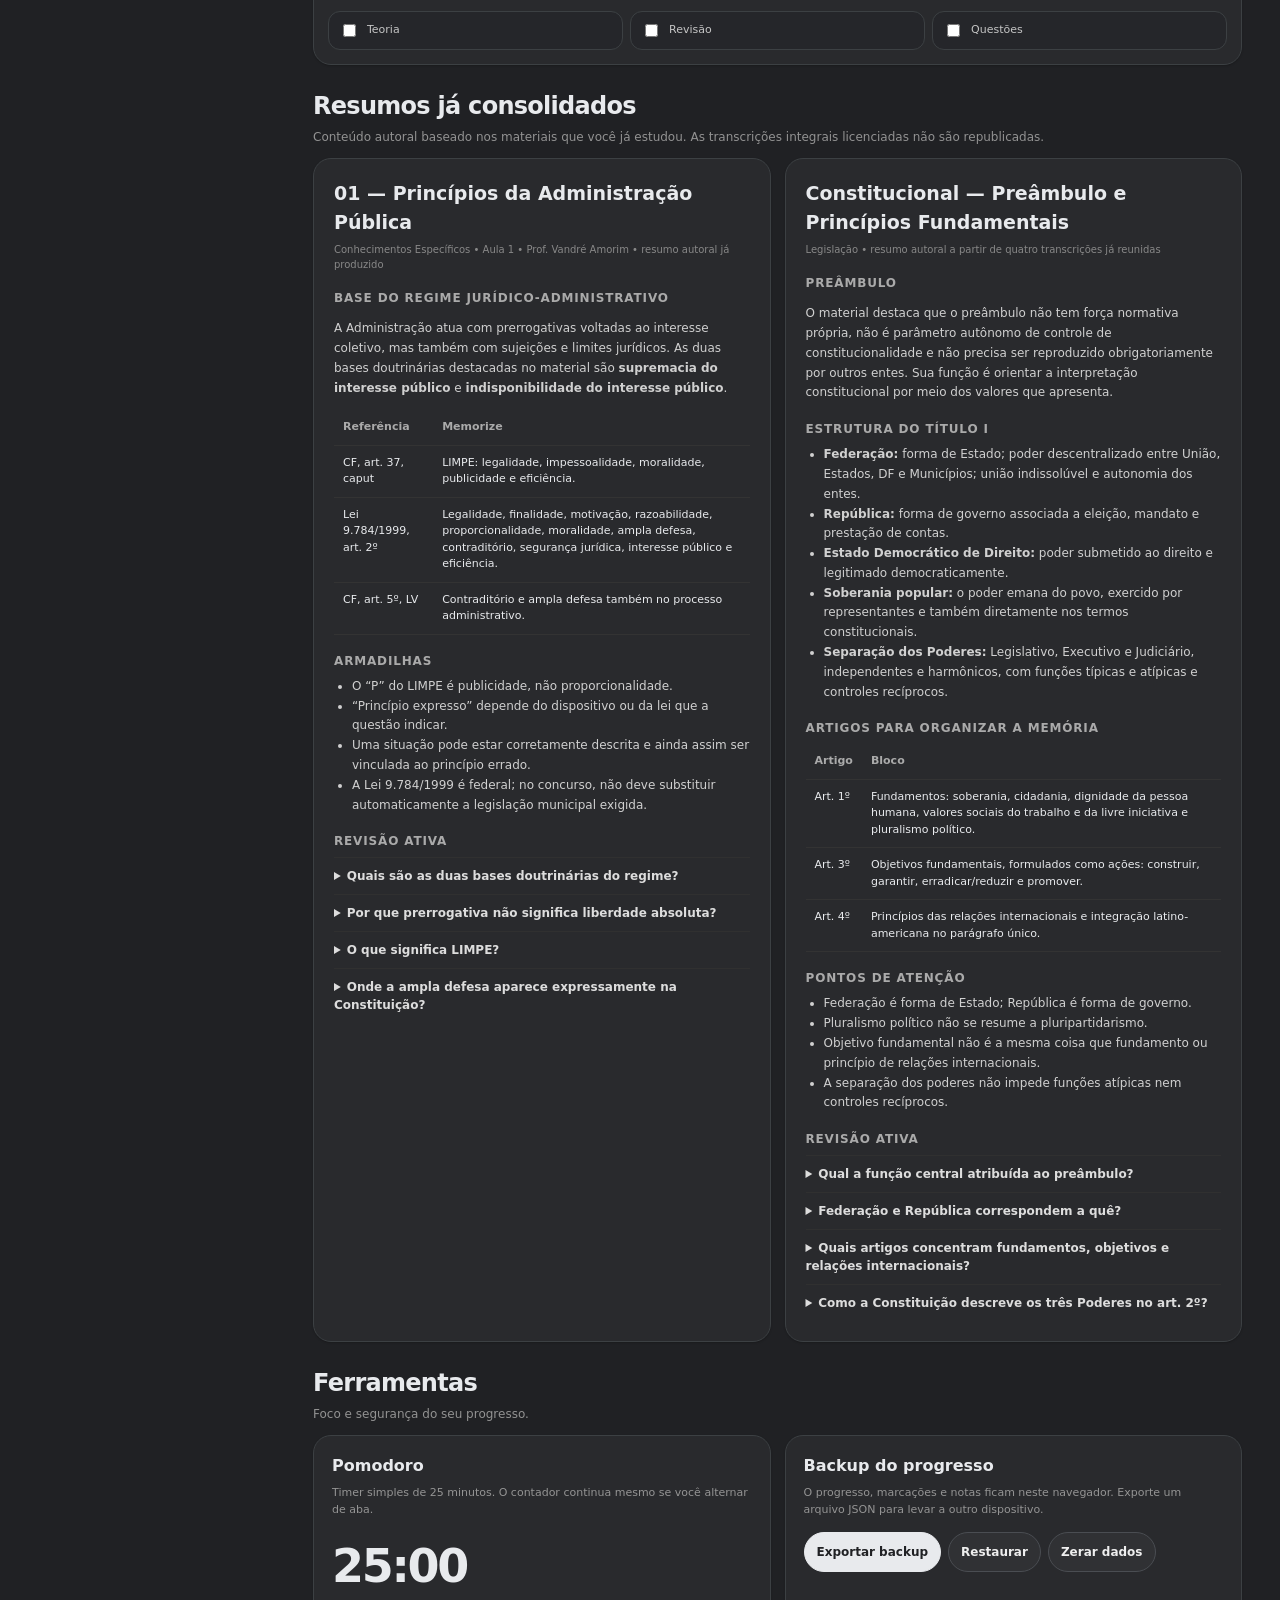
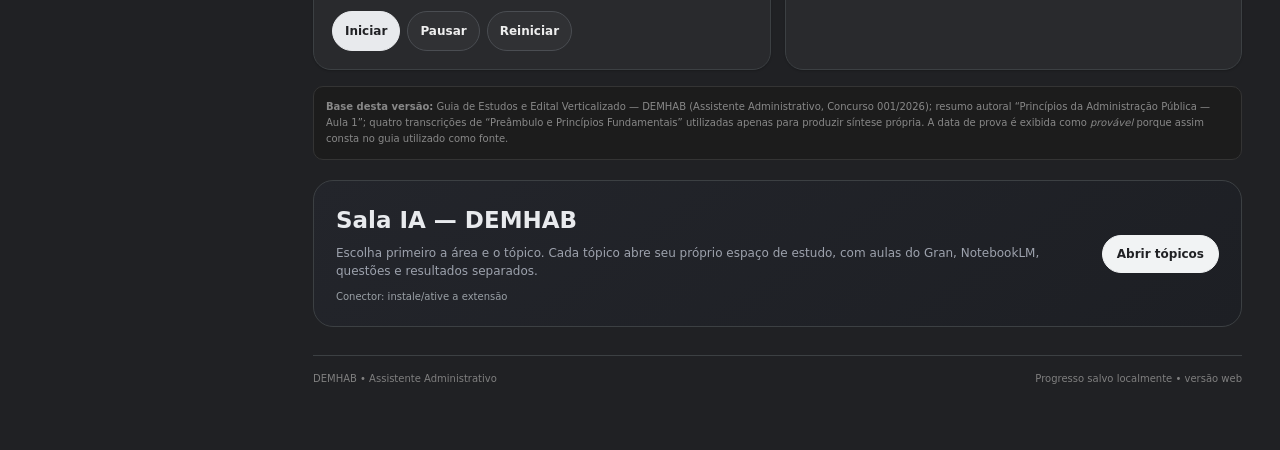
==== commit 92d008bc: "Remove ligação do DEMHAB com o portal acadêmico" ====
--- a/demhab/index.html
+++ b/demhab/index.html
@@ -14,7 +14,7 @@
 <aside class="sidebar">
   <div class="brand"><small>Concurso 001/2026</small><h1>DEMHAB<br>Assistente Administrativo</h1><p>Portal de estudo verticalizado, com progresso salvo no navegador.</p></div>
   <nav class="nav">
-    <a href="#inicio">Início</a><a href="#plano">Plano</a><a href="#resumos">Resumos</a><a href="#ferramentas">Ferramentas</a><a href="#prova">Prova</a><a href="../">Portal geral</a>
+    <a href="#inicio">Início</a><a href="#plano">Plano</a><a href="#resumos">Resumos</a><a href="#ferramentas">Ferramentas</a><a href="#prova">Prova</a>
   </nav>
   <div class="sidebar-bottom">
     <button class="side-btn" id="exportBtn">Exportar backup</button>
@@ -116,4 +116,5 @@
 let timerHandle=null;function getTimer(){try{return JSON.parse(localStorage.getItem(TIMER_KEY))||{remaining:1500,running:false,endAt:0}}catch(e){return{remaining:1500,running:false,endAt:0}}}function saveTimer(t){localStorage.setItem(TIMER_KEY,JSON.stringify(t))}function timerRemaining(t){return t.running?Math.max(0,Math.ceil((t.endAt-Date.now())/1000)):t.remaining}function renderTimer(){let t=getTimer(),r=timerRemaining(t);if(t.running&&r<=0){t.running=false;t.remaining=1500;saveTimer(t);toast('Pomodoro concluído')}const mm=String(Math.floor(r/60)).padStart(2,'0'),ss=String(r%60).padStart(2,'0');$('#timer').textContent=`${mm}:${ss}`}$('#timerStart').addEventListener('click',()=>{let t=getTimer();if(!t.running){t.running=true;t.endAt=Date.now()+Math.max(1,t.remaining)*1000;saveTimer(t);renderTimer()}});$('#timerPause').addEventListener('click',()=>{let t=getTimer();if(t.running){t.remaining=timerRemaining(t);t.running=false;t.endAt=0;saveTimer(t);renderTimer()}});$('#timerReset').addEventListener('click',()=>{saveTimer({remaining:1500,running:false,endAt:0});renderTimer()});setInterval(renderTimer,500);
 if('serviceWorker' in navigator)window.addEventListener('load',()=>navigator.serviceWorker.register('./service-worker.js').catch(()=>{}));renderAll();renderTimer();
 </script>
+<script src="./ai-tools.js?v=10" defer></script>
 </body></html>
